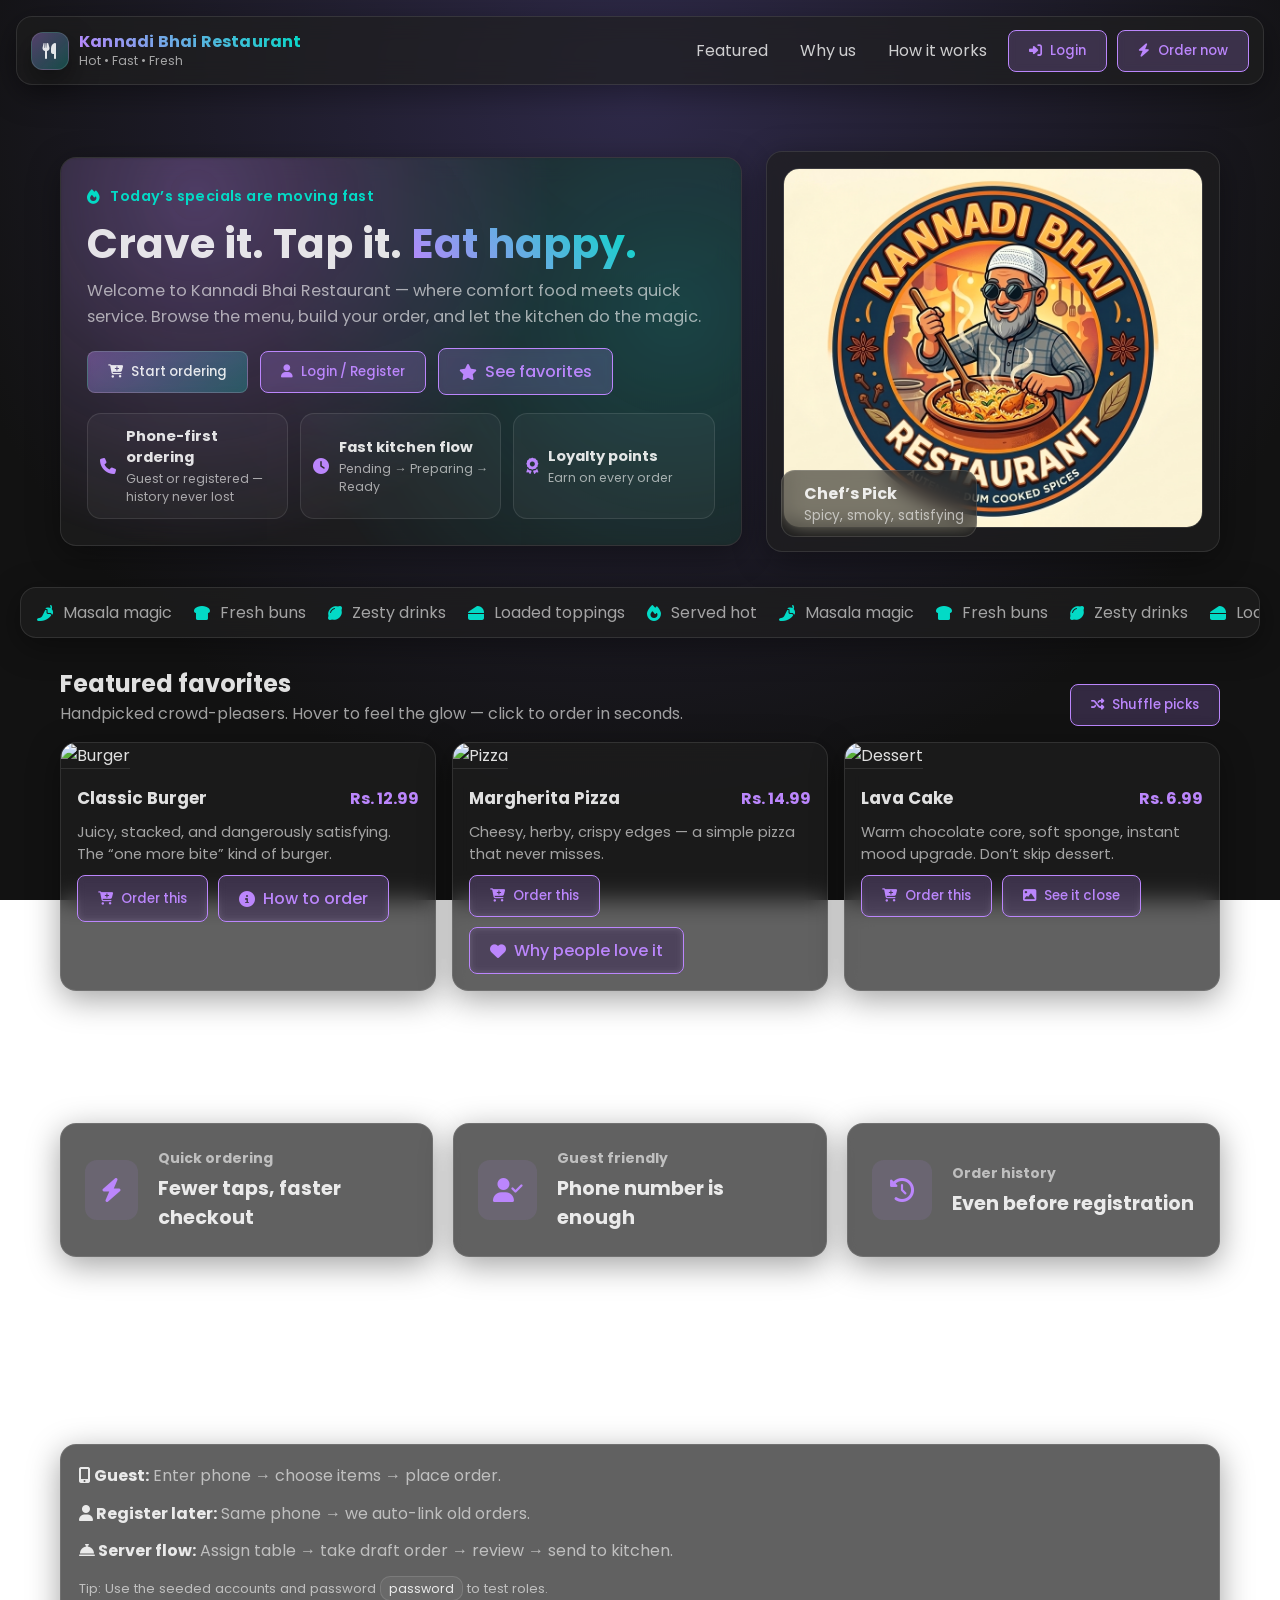
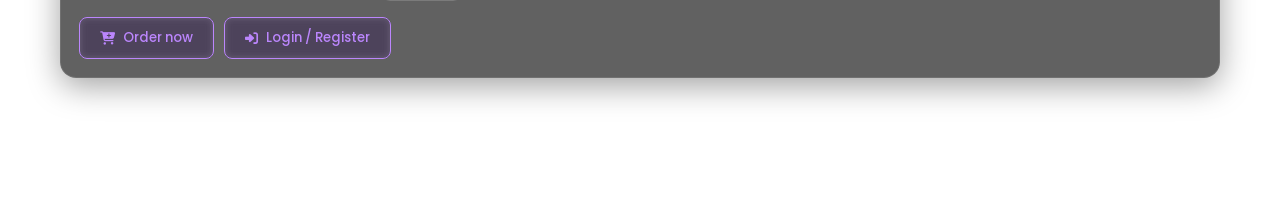
==== index.html @ 818c70c2 "First Commit" ====
<!DOCTYPE html>
<html lang="en">

<head>
    <meta charset="UTF-8">
    <meta name="viewport" content="width=device-width, initial-scale=1.0">
    <title>Kannadi Bhai Restaurant — Order in Seconds</title>
    <link rel="stylesheet" href="css/style.css">
    <link rel="stylesheet" href="https://cdnjs.cloudflare.com/ajax/libs/font-awesome/6.4.0/css/all.min.css">
    <link rel="icon" type="image/png" href="assets/Kannadi Bhai Biryani.png">
    <style>
        .tabs {
            display: flex;
            margin-bottom: 20px;
            border-bottom: 1px solid var(--glass-border);
        }

        .tab {
            flex: 1;
            padding: 10px;
            cursor: pointer;
            transition: var(--transition);
            text-align: center;
            user-select: none;
        }

        .tab.active {
            color: var(--primary);
            border-bottom: 2px solid var(--primary);
        }

        .form-section {
            display: none;
            animation: fadeIn 0.4s ease-out;
        }

        .form-section.active {
            display: flex;
        }

        .auth-card {
            text-align: left;
        }

        .auth-card h1 {
            text-align: center;
        }

        .mini-note {
            color: var(--text-secondary);
            font-size: 0.82rem;
            line-height: 1.4;
        }

        .kbd {
            display: inline-block;
            border: 1px solid rgba(255, 255, 255, 0.12);
            background: rgba(255, 255, 255, 0.05);
            padding: 3px 8px;
            border-radius: 10px;
            font-size: 0.78rem;
            color: var(--text-primary);
        }
    </style>
</head>

<body>
    <div class="landing-shell">
        <header class="landing-topbar glass">
            <div class="brand-lockup">
                <div class="brand-mark"><i class="fas fa-utensils"></i></div>
                <div class="brand-title">
                    <strong>Kannadi Bhai Restaurant</strong>
                    <span>Hot • Fast • Fresh</span>
                </div>
            </div>

            <nav class="landing-nav">
                <a href="#featured">Featured</a>
                <a href="#why">Why us</a>
                <a href="#how">How it works</a>
                <button class="glass-btn" id="loginBtnTop"><i class="fas fa-sign-in-alt"></i> Login</button>
                <button class="glass-btn primary" id="orderNowBtnTop"><i class="fas fa-bolt"></i> Order now</button>
            </nav>
        </header>

        <section class="hero">
            <div class="glass hero-card reveal">
                <div class="hero-copy">
                    <div class="hero-kicker"><i class="fas fa-fire"></i> Today’s specials are moving fast</div>
                    <h1 class="hero-headline">Crave it. Tap it. <em>Eat happy.</em></h1>
                    <p class="hero-subtitle">
                        Welcome to Kannadi Bhai Restaurant — where comfort food meets quick service.
                        Browse the menu, build your order, and let the kitchen do the magic.
                    </p>

                    <div class="hero-cta">
                        <button class="glass-btn primary" id="orderNowBtnHero"><i class="fas fa-cart-plus"></i> Start
                            ordering</button>
                        <button class="glass-btn" id="openAuthBtnHero"><i class="fas fa-user"></i> Login / Register</button>
                        <a class="glass-btn" href="#featured"><i class="fas fa-star"></i> See favorites</a>
                    </div>

                    <div class="hero-meta">
                        <div class="hero-pill">
                            <i class="fas fa-phone"></i>
                            <div>
                                <b>Phone-first ordering</b>
                                <small>Guest or registered — history never lost</small>
                            </div>
                        </div>
                        <div class="hero-pill">
                            <i class="fas fa-clock"></i>
                            <div>
                                <b>Fast kitchen flow</b>
                                <small>Pending → Preparing → Ready</small>
                            </div>
                        </div>
                        <div class="hero-pill">
                            <i class="fas fa-award"></i>
                            <div>
                                <b>Loyalty points</b>
                                <small>Earn on every order</small>
                            </div>
                        </div>
                    </div>
                </div>
            </div>

            <div class="glass hero-visual reveal" id="heroVisual">
                <img class="visual-img" id="heroImg"
                    src="./assets/Kannadi Bhai Biryani.png"
                    alt="Food platter">
                <div class="floating-badge">
                    <i class="fas fa-sparkles"></i>
                    <div>
                        <div style="font-weight:700;">Chef’s Pick</div>
                        <div style="color:var(--text-secondary); font-size:0.85rem;">Spicy, smoky, satisfying</div>
                    </div>
                </div>
            </div>
        </section>

        <div class="marquee glass reveal" aria-label="highlights">
            <div class="marquee-track" id="marqueeTrack">
                <span class="marquee-item"><i class="fas fa-pepper-hot"></i> Masala magic</span>
                <span class="marquee-item"><i class="fas fa-bread-slice"></i> Fresh buns</span>
                <span class="marquee-item"><i class="fas fa-lemon"></i> Zesty drinks</span>
                <span class="marquee-item"><i class="fas fa-cheese"></i> Loaded toppings</span>
                <span class="marquee-item"><i class="fas fa-fire"></i> Served hot</span>
                <span class="marquee-item"><i class="fas fa-pepper-hot"></i> Masala magic</span>
                <span class="marquee-item"><i class="fas fa-bread-slice"></i> Fresh buns</span>
                <span class="marquee-item"><i class="fas fa-lemon"></i> Zesty drinks</span>
                <span class="marquee-item"><i class="fas fa-cheese"></i> Loaded toppings</span>
                <span class="marquee-item"><i class="fas fa-fire"></i> Served hot</span>
            </div>
        </div>

        <section class="section" id="featured">
            <div class="section-head reveal">
                <div>
                    <h2>Featured favorites</h2>
                    <p>Handpicked crowd-pleasers. Hover to feel the glow — click to order in seconds.</p>
                </div>
                <button class="glass-btn" id="shuffleBtn"><i class="fas fa-random"></i> Shuffle picks</button>
            </div>

            <div class="featured-grid">
                <div class="glass feature-card reveal" data-img="https://images.unsplash.com/photo-1568901346375-23c9450c58cd?w=1400">
                    <img class="feature-img" src="https://images.unsplash.com/photo-1568901346375-23c9450c58cd?w=900"
                        alt="Burger">
                    <div class="feature-body">
                        <div class="feature-title">
                            <strong>Classic Burger</strong>
                            <span>Rs. 12.99</span>
                        </div>
                        <p>Juicy, stacked, and dangerously satisfying. The “one more bite” kind of burger.</p>
                        <div class="feature-actions">
                            <button class="glass-btn primary" data-order><i class="fas fa-cart-plus"></i> Order this</button>
                            <a class="glass-btn" href="#how"><i class="fas fa-info-circle"></i> How to order</a>
                        </div>
                    </div>
                </div>

                <div class="glass feature-card reveal" data-img="https://images.unsplash.com/photo-1574071318508-1cdbab80d002?w=1400">
                    <img class="feature-img" src="https://images.unsplash.com/photo-1574071318508-1cdbab80d002?w=900"
                        alt="Pizza">
                    <div class="feature-body">
                        <div class="feature-title">
                            <strong>Margherita Pizza</strong>
                            <span>Rs. 14.99</span>
                        </div>
                        <p>Cheesy, herby, crispy edges — a simple pizza that never misses.</p>
                        <div class="feature-actions">
                            <button class="glass-btn primary" data-order><i class="fas fa-cart-plus"></i> Order this</button>
                            <a class="glass-btn" href="#why"><i class="fas fa-heart"></i> Why people love it</a>
                        </div>
                    </div>
                </div>

                <div class="glass feature-card reveal" data-img="https://images.unsplash.com/photo-1624353365286-3f8d62daad51?w=1400">
                    <img class="feature-img" src="https://images.unsplash.com/photo-1624353365286-3f8d62daad51?w=900"
                        alt="Dessert">
                    <div class="feature-body">
                        <div class="feature-title">
                            <strong>Lava Cake</strong>
                            <span>Rs. 6.99</span>
                        </div>
                        <p>Warm chocolate core, soft sponge, instant mood upgrade. Don’t skip dessert.</p>
                        <div class="feature-actions">
                            <button class="glass-btn primary" data-order><i class="fas fa-cart-plus"></i> Order this</button>
                            <button class="glass-btn" id="swapHeroBtn"><i class="fas fa-image"></i> See it close</button>
                        </div>
                    </div>
                </div>
            </div>
        </section>

        <section class="section" id="why">
            <div class="section-head reveal">
                <div>
                    <h2>Why Kannadi Bhai?</h2>
                    <p>Because food should be exciting, fast, and unforgettable.</p>
                </div>
            </div>

            <div class="dashboard-grid">
                <div class="glass stat-card reveal">
                    <div class="stat-icon"><i class="fas fa-bolt"></i></div>
                    <div class="stat-details">
                        <h3>Quick ordering</h3>
                        <h2 style="font-size: 1.2rem;">Fewer taps, faster checkout</h2>
                    </div>
                </div>
                <div class="glass stat-card reveal">
                    <div class="stat-icon"><i class="fas fa-user-check"></i></div>
                    <div class="stat-details">
                        <h3>Guest friendly</h3>
                        <h2 style="font-size: 1.2rem;">Phone number is enough</h2>
                    </div>
                </div>
                <div class="glass stat-card reveal">
                    <div class="stat-icon"><i class="fas fa-history"></i></div>
                    <div class="stat-details">
                        <h3>Order history</h3>
                        <h2 style="font-size: 1.2rem;">Even before registration</h2>
                    </div>
                </div>
            </div>
        </section>

        <section class="section" id="how">
            <div class="section-head reveal">
                <div>
                    <h2>How it works</h2>
                    <p>
                        Customers can order as guests or registered users. Servers can take orders by phone.
                        Your order always stays linked by phone number.
                    </p>
                </div>
            </div>

            <div class="glass reveal" style="padding: 18px;">
                <div style="display:grid; gap: 12px; color: var(--text-secondary); line-height:1.6;">
                    <div><b style="color:var(--text-primary)"><i class="fas fa-mobile-alt"></i> Guest:</b> Enter phone →
                        choose items →
                        place order.</div>
                    <div><b style="color:var(--text-primary)"><i class="fas fa-user"></i> Register later:</b> Same phone →
                        we auto-link old orders.</div>
                    <div><b style="color:var(--text-primary)"><i class="fas fa-concierge-bell"></i> Server flow:</b> Assign
                        table → take draft order → review → send to kitchen.</div>
                    <div class="mini-note">Tip: Use the seeded accounts and password <span class="kbd">password</span> to
                        test roles.</div>
                    <div style="display:flex; gap: 10px; flex-wrap: wrap; margin-top: 4px;">
                        <button class="glass-btn primary" id="orderNowBtnHow"><i class="fas fa-cart-plus"></i> Order now</button>
                        <button class="glass-btn" id="openAuthBtnHow"><i class="fas fa-sign-in-alt"></i> Login / Register</button>
                    </div>
                </div>
            </div>
        </section>

        <footer class="landing-footer">
            <div class="reveal">
                <div style="font-weight:700; color: var(--text-primary);">Kannadi Bhai Restaurant</div>
                <div>Built with RMS • LocalStorage demo • Designed to make you hungry</div>
            </div>
        </footer>
    </div>

    <!-- Auth Modal -->
    <div class="modal-overlay" id="authModal" aria-hidden="true">
        <div class="modal-content glass auth-card" style="max-width: 420px;">
            <div class="modal-header">
                <h2 style="margin:0;">Welcome</h2>
                <button class="close-btn" onclick="UI.closeModal('authModal')">×</button>
            </div>

            <div class="tabs">
                <div class="tab active" id="tabLogin" onclick="switchTab('login')">Login</div>
                <div class="tab" id="tabRegister" onclick="switchTab('register')">Register</div>
            </div>

            <!-- Login Form -->
            <form id="loginForm" class="auth-form form-section active">
                <input type="text" id="loginPhone" class="glass-input" placeholder="Phone Number (e.g. 1234567890)"
                    required>
                <input type="password" id="loginPass" class="glass-input" placeholder="Password (default: password)"
                    required>
                <button type="submit" class="glass-btn primary"><i class="fas fa-sign-in-alt"></i> Login</button>
            </form>

            <!-- Register Form -->
            <form id="registerForm" class="auth-form form-section">
                <input type="text" id="regName" class="glass-input" placeholder="Full Name" required>
                <input type="text" id="regPhone" class="glass-input" placeholder="Phone Number" required>
                <input type="password" id="regPass" class="glass-input" placeholder="Password" required>
                <input type="password" id="regPassConfirm" class="glass-input" placeholder="Confirm Password" required>
                <button type="submit" class="glass-btn primary"><i class="fas fa-user-plus"></i> Register</button>
            </form>

            <details style="margin-top: 14px;">
                <summary style="cursor:pointer; color: var(--text-secondary);">Demo users (for testing)</summary>
                <div id="demoUsers"
                    style="color:var(--text-secondary); font-size: 0.85rem; margin-top: 10px; max-height: 130px; overflow-y: auto;">
                </div>
            </details>
        </div>
    </div>

    <!-- Scripts -->
    <script src="js/storage.js"></script>
    <script src="js/ui.js"></script>
    <script src="js/auth.js"></script>
    <script>
        function redirectByRole(user) {
            if (!user) return;
            if (user.role === 'customer') window.location.href = 'dashboard.html';
            else if (user.role === 'admin') window.location.href = 'admin.html';
            else if (user.role === 'server') window.location.href = 'server.html';
            else if (user.role === 'kitchen') window.location.href = 'kitchen.html';
        }

        function openAuth(tab = 'login') {
            switchTab(tab);
            UI.showModal('authModal');
            document.getElementById('authModal').setAttribute('aria-hidden', 'false');
            setTimeout(() => {
                const el = tab === 'login' ? document.getElementById('loginPhone') : document.getElementById('regName');
                if (el) el.focus();
            }, 0);
        }

        function loadDemoUsers() {
            const users = Storage.get('users') || [];
            const container = document.getElementById('demoUsers');
            if (container) {
                container.innerHTML = users.map(u => `<div><b>${u.role}</b>: ${u.phone}</div>`).join('');
            }
        }

        function switchTab(tab) {
            document.querySelectorAll('.tab').forEach(t => t.classList.remove('active'));
            document.querySelectorAll('.form-section').forEach(f => f.classList.remove('active'));

            if (tab === 'login') {
                document.getElementById('tabLogin').classList.add('active');
                document.getElementById('loginForm').classList.add('active');
            } else {
                document.getElementById('tabRegister').classList.add('active');
                document.getElementById('registerForm').classList.add('active');
            }
        }

        function orderNow() {
            const user = Storage.get('currentUser');
            if (!user) {
                openAuth('login');
                UI.showToast('Login as customer to start ordering', 'info');
                return;
            }
            redirectByRole(user);
        }

        // Smooth scroll for anchors
        document.querySelectorAll('a[href^="#"]').forEach(a => {
            a.addEventListener('click', (e) => {
                const id = a.getAttribute('href').slice(1);
                const el = document.getElementById(id);
                if (!el) return;
                e.preventDefault();
                el.scrollIntoView({ behavior: 'smooth', block: 'start' });
            });
        });

        // Reveal on scroll
        function setupReveal() {
            const els = document.querySelectorAll('.reveal');
            const io = new IntersectionObserver((entries) => {
                entries.forEach(entry => {
                    if (entry.isIntersecting) entry.target.classList.add('visible');
                });
            }, { threshold: 0.18 });
            els.forEach(el => io.observe(el));
        }

        // Interactive hero image swap on hover & button
        const heroImages = [
            "https://images.unsplash.com/photo-1540189549336-e6e99c3679fe?w=1400",
            "https://images.unsplash.com/photo-1550547660-d9450f859349?w=1400",
            "https://images.unsplash.com/photo-1565299624946-b28f40a0ae38?w=1400",
            "https://images.unsplash.com/photo-1604908176997-125f25cc500f?w=1400"
        ];
        // let heroIndex = 0;
        // function setHeroImage(url) {
        //     const img = document.getElementById('heroImg');
        //     if (!img) return;
        //     img.style.transform = 'scale(0.99)';
        //     setTimeout(() => {
        //         img.src = url;
        //         img.style.transform = '';
        //     }, 120);
        // }

        function shuffleFeatured() {
            const cards = Array.from(document.querySelectorAll('.feature-card'));
            for (let i = cards.length - 1; i > 0; i--) {
                const j = Math.floor(Math.random() * (i + 1));
                cards[i].parentNode.insertBefore(cards[j], cards[i]);
            }
            UI.showToast('Shuffled picks', 'success');
        }

        // Wire up buttons
        document.getElementById('loginBtnTop').addEventListener('click', () => openAuth('login'));
        document.getElementById('openAuthBtnHero').addEventListener('click', () => openAuth('login'));
        document.getElementById('openAuthBtnHow').addEventListener('click', () => openAuth('login'));
        document.getElementById('orderNowBtnTop').addEventListener('click', orderNow);
        document.getElementById('orderNowBtnHero').addEventListener('click', orderNow);
        document.getElementById('orderNowBtnHow').addEventListener('click', orderNow);
        document.getElementById('shuffleBtn').addEventListener('click', shuffleFeatured);
        document.getElementById('swapHeroBtn').addEventListener('click', () => {
            heroIndex = (heroIndex + 1) % heroImages.length;
            setHeroImage(heroImages[heroIndex]);
        });

        document.querySelectorAll('[data-order]').forEach(btn => btn.addEventListener('click', orderNow));
        document.querySelectorAll('.feature-card').forEach(card => {
            card.addEventListener('mouseenter', () => {
                const img = card.getAttribute('data-img');
                if (img) setHeroImage(img);
            });
        });

        // Forms
        document.getElementById('loginForm').addEventListener('submit', async (e) => {
            e.preventDefault();
            const phone = document.getElementById('loginPhone').value;
            const pass = document.getElementById('loginPass').value;
            const btn = e.target.querySelector('button');
            const originalText = btn.innerHTML;

            try {
                btn.innerHTML = '<i class="fas fa-spinner fa-spin"></i> Authenticating...';
                btn.disabled = true;
                const user = await AuthService.login(phone, pass);
                UI.showToast(`Welcome back, ${user.name}!`, 'success');
                setTimeout(() => redirectByRole(user), 650);
            } catch (error) {
                UI.showToast(error, 'error');
                btn.innerHTML = originalText;
                btn.disabled = false;
            }
        });

        document.getElementById('registerForm').addEventListener('submit', async (e) => {
            e.preventDefault();
            const name = document.getElementById('regName').value;
            const phone = document.getElementById('regPhone').value;
            const pass = document.getElementById('regPass').value;
            const passConfirm = document.getElementById('regPassConfirm').value;

            if (pass !== passConfirm) {
                UI.showToast('Passwords do not match', 'error');
                return;
            }

            const btn = e.target.querySelector('button');
            const originalText = btn.innerHTML;

            try {
                btn.innerHTML = '<i class="fas fa-spinner fa-spin"></i> Registering...';
                btn.disabled = true;
                const user = await AuthService.register(name, phone, pass);
                UI.showToast('Registration successful!', 'success');
                setTimeout(() => redirectByRole(user), 650);
            } catch (error) {
                UI.showToast(error, 'error');
                btn.innerHTML = originalText;
                btn.disabled = false;
            }
        });

        // ESC closes auth modal
        document.addEventListener('keydown', (e) => {
            if (e.key === 'Escape') UI.closeModal('authModal');
        });

        // Initial load
        window.addEventListener('DOMContentLoaded', () => {
            setupReveal();
            loadDemoUsers();
        });

        // Redirect if already logged in
        window.addEventListener('load', () => {
            const user = Storage.get('currentUser');
            if (user) redirectByRole(user);
        });
    </script>
</body>

</html>
---- css/style.css ----
@import url('https://fonts.googleapis.com/css2?family=Poppins:wght@300;400;500;600;700&display=swap');

:root {
    --primary: #bb86fc;
    --secondary: #03dac6;
    --background: #121212;
    --surface: #1e1e1e;
    --error: #cf6679;
    --text-primary: rgba(255, 255, 255, 0.87);
    --text-secondary: rgba(255, 255, 255, 0.6);
    --glass-bg: rgba(30, 30, 30, 0.7);
    --glass-border: rgba(255, 255, 255, 0.1);
    --glass-shadow: 0 8px 32px 0 rgba(0, 0, 0, 0.37);
    --glow: 0 0 15px rgba(187, 134, 252, 0.5);
    --transition: all 0.3s ease;
}

* {
    margin: 0;
    padding: 0;
    box-sizing: border-box;
    font-family: 'Poppins', sans-serif;
}

body {
    background: var(--background);
    background: radial-gradient(circle at 50% 10%, #2f2a4a, #121212 70%);
    background-attachment: fixed;
    color: var(--text-primary);
    min-height: 100vh;
    animation: fadeIn 0.5s ease-in-out;
}

/* Landing */
.landing-shell {
    min-height: 100vh;
    overflow-x: hidden;
}

.landing-topbar {
    position: sticky;
    top: 0;
    z-index: 1200;
    margin: 16px;
    padding: 12px 14px;
    display: flex;
    align-items: center;
    justify-content: space-between;
    gap: 12px;
}

.brand-lockup {
    display: flex;
    align-items: center;
    gap: 10px;
    min-width: 180px;
}

.brand-mark {
    width: 38px;
    height: 38px;
    border-radius: 12px;
    background: linear-gradient(135deg, rgba(187, 134, 252, 0.35), rgba(3, 218, 198, 0.25));
    border: 1px solid rgba(255, 255, 255, 0.12);
    box-shadow: 0 12px 30px rgba(0, 0, 0, 0.45);
    display: grid;
    place-items: center;
    color: var(--text-primary);
}

.brand-title {
    line-height: 1.1;
}

.brand-title strong {
    display: block;
    font-weight: 700;
    letter-spacing: 0.2px;
    background: linear-gradient(45deg, var(--primary), var(--secondary));
    -webkit-background-clip: text;
    background-clip: text;
    -webkit-text-fill-color: transparent;
}

.brand-title span {
    font-size: 0.78rem;
    color: var(--text-secondary);
}

.landing-nav {
    display: flex;
    align-items: center;
    gap: 10px;
    flex-wrap: wrap;
    justify-content: flex-end;
}

.landing-nav a {
    color: var(--text-primary);
    opacity: 0.9;
    padding: 8px 10px;
    border-radius: 10px;
    border: 1px solid transparent;
}

.landing-nav a:hover {
    background: rgba(255, 255, 255, 0.06);
    border-color: rgba(255, 255, 255, 0.08);
}

.hero {
    max-width: 1200px;
    margin: 0 auto;
    padding: 50px 20px 25px;
    display: grid;
    grid-template-columns: 1.2fr 0.8fr;
    gap: 24px;
    align-items: center;
}

.hero-card {
    padding: 26px;
    position: relative;
    overflow: hidden;
}

.hero-card::before {
    content: "";
    position: absolute;
    inset: -2px;
    background: radial-gradient(circle at 20% 10%, rgba(187, 134, 252, 0.35), transparent 55%),
        radial-gradient(circle at 90% 40%, rgba(3, 218, 198, 0.22), transparent 60%);
    filter: blur(2px);
    opacity: 0.9;
    pointer-events: none;
}

.hero-copy {
    position: relative;
}

.hero-kicker {
    display: inline-flex;
    align-items: center;
    gap: 10px;
    color: var(--secondary);
    font-weight: 600;
    letter-spacing: 0.4px;
    font-size: 0.9rem;
    margin-bottom: 14px;
}

.hero-headline {
    font-size: clamp(2.0rem, 3.2vw, 3.1rem);
    line-height: 1.1;
    margin-bottom: 12px;
}

.hero-headline em {
    font-style: normal;
    background: linear-gradient(45deg, var(--primary), var(--secondary));
    -webkit-background-clip: text;
    background-clip: text;
    -webkit-text-fill-color: transparent;
}

.hero-subtitle {
    color: var(--text-secondary);
    font-size: 1.02rem;
    line-height: 1.6;
    margin-bottom: 18px;
    max-width: 62ch;
}

.hero-cta {
    display: flex;
    gap: 12px;
    flex-wrap: wrap;
    align-items: center;
    margin-top: 14px;
}

.hero-cta .glass-btn.primary {
    background: linear-gradient(135deg, rgba(187, 134, 252, 0.35), rgba(3, 218, 198, 0.25));
    color: var(--text-primary);
    border-color: rgba(255, 255, 255, 0.16);
}

.hero-cta .glass-btn.primary:hover {
    transform: translateY(-2px) scale(1.02);
    box-shadow: 0 0 0 1px rgba(255, 255, 255, 0.08), var(--glow);
}

.hero-meta {
    display: grid;
    grid-template-columns: repeat(3, minmax(0, 1fr));
    gap: 12px;
    margin-top: 18px;
}

.hero-pill {
    padding: 12px;
    border-radius: 14px;
    border: 1px solid rgba(255, 255, 255, 0.1);
    background: rgba(255, 255, 255, 0.04);
    display: flex;
    gap: 10px;
    align-items: center;
}

.hero-pill i {
    color: var(--primary);
}

.hero-pill b {
    display: block;
    font-size: 0.92rem;
}

.hero-pill small {
    display: block;
    color: var(--text-secondary);
    font-size: 0.78rem;
    margin-top: 2px;
}

.hero-visual {
    padding: 16px;
    position: relative;
    overflow: hidden;
}

.hero-visual .visual-img {
    width: 100%;
    height: 360px;
    object-fit: cover;
    border-radius: 16px;
    border: 1px solid rgba(255, 255, 255, 0.12);
    transform: translateZ(0);
    transition: transform 0.6s cubic-bezier(.2,.8,.2,1), filter 0.6s ease;
    filter: saturate(1.05) contrast(1.02);
}

.hero-visual:hover .visual-img {
    transform: scale(1.03);
    filter: saturate(1.1) contrast(1.05);
}

.floating-badge {
    position: absolute;
    left: 14px;
    bottom: 14px;
    padding: 10px 12px;
    border-radius: 14px;
    border: 1px solid rgba(255, 255, 255, 0.12);
    background: rgba(18, 18, 18, 0.55);
    backdrop-filter: blur(10px);
    display: inline-flex;
    align-items: center;
    gap: 10px;
}

.floating-badge i {
    color: var(--secondary);
}

.section {
    max-width: 1200px;
    margin: 0 auto;
    padding: 28px 20px;
}

.section-head {
    display: flex;
    align-items: flex-end;
    justify-content: space-between;
    gap: 16px;
    margin-bottom: 16px;
}

.section-head h2 {
    font-size: 1.5rem;
}

.section-head p {
    color: var(--text-secondary);
    max-width: 70ch;
}

.featured-grid {
    display: grid;
    grid-template-columns: repeat(12, 1fr);
    gap: 16px;
}

.feature-card {
    grid-column: span 4;
    padding: 0;
    overflow: hidden;
    position: relative;
    transition: transform 0.35s ease, box-shadow 0.35s ease, border-color 0.35s ease;
}

.feature-card:hover {
    transform: translateY(-6px);
    box-shadow: var(--glow);
    border-color: rgba(187, 134, 252, 0.28);
}

.feature-img {
    width: 100%;
    height: 170px;
    object-fit: cover;
    border-bottom: 1px solid var(--glass-border);
}

.feature-body {
    padding: 16px;
    display: grid;
    gap: 10px;
}

.feature-title {
    display: flex;
    align-items: baseline;
    justify-content: space-between;
    gap: 12px;
}

.feature-title strong {
    font-size: 1.05rem;
}

.feature-title span {
    color: var(--primary);
    font-weight: 700;
}

.feature-body p {
    color: var(--text-secondary);
    font-size: 0.92rem;
    line-height: 1.5;
}

.feature-actions {
    display: flex;
    gap: 10px;
    flex-wrap: wrap;
}

.reveal {
    opacity: 0;
    transform: translateY(16px);
    transition: opacity 0.6s ease, transform 0.6s ease;
}

.reveal.visible {
    opacity: 1;
    transform: translateY(0);
}

.marquee {
    margin: 10px 20px 0;
    border-radius: 16px;
    border: 1px solid rgba(255, 255, 255, 0.08);
    background: rgba(255, 255, 255, 0.04);
    overflow: hidden;
}

.marquee-track {
    display: flex;
    gap: 22px;
    padding: 12px 16px;
    white-space: nowrap;
    animation: marquee 18s linear infinite;
}

.marquee:hover .marquee-track {
    animation-play-state: paused;
}

.marquee-item {
    color: var(--text-secondary);
    display: inline-flex;
    gap: 10px;
    align-items: center;
}

.marquee-item i {
    color: var(--secondary);
}

.landing-footer {
    padding: 26px 20px 34px;
    text-align: center;
    color: var(--text-secondary);
}

@keyframes marquee {
    0% { transform: translateX(0); }
    100% { transform: translateX(-50%); }
}

a {
    color: var(--primary);
    text-decoration: none;
    transition: var(--transition);
}

a:hover {
    color: var(--secondary);
    text-shadow: 0 0 5px var(--secondary);
}

/* Glassmorphism Utilities */
.glass {
    background: var(--glass-bg);
    backdrop-filter: blur(12px);
    -webkit-backdrop-filter: blur(12px);
    border: 1px solid var(--glass-border);
    border-radius: 16px;
    box-shadow: var(--glass-shadow);
}

.glass-btn {
    background: rgba(187, 134, 252, 0.2);
    border: 1px solid var(--primary);
    color: var(--primary);
    padding: 10px 20px;
    border-radius: 8px;
    cursor: pointer;
    font-weight: 500;
    transition: var(--transition);
    backdrop-filter: blur(4px);
    -webkit-backdrop-filter: blur(4px);
    display: inline-flex;
    align-items: center;
    justify-content: center;
    gap: 8px;
}

.glass-btn:hover {
    background: var(--primary);
    color: var(--background);
    box-shadow: var(--glow);
    transform: translateY(-2px);
}

.glass-input {
    background: rgba(255, 255, 255, 0.05);
    border: 1px solid var(--glass-border);
    color: var(--text-primary);
    padding: 12px;
    border-radius: 8px;
    outline: none;
    transition: var(--transition);
    width: 100%;
}

.glass-input:focus {
    border-color: var(--primary);
    box-shadow: 0 0 10px rgba(187, 134, 252, 0.3);
    background: rgba(255, 255, 255, 0.1);
}

/* Layout */
.container {
    max-width: 1200px;
    margin: 0 auto;
    padding: 20px;
}

/* Login/Register Specific */
.auth-wrapper {
    display: flex;
    justify-content: center;
    align-items: center;
    min-height: 100vh;
    padding: 20px;
}

.auth-card {
    width: 100%;
    max-width: 400px;
    padding: 40px;
    text-align: center;
    animation: slideUp 0.6s ease-out;
}

.auth-card h1 {
    margin-bottom: 30px;
    font-weight: 600;
    background: linear-gradient(45deg, var(--primary), var(--secondary));
    -webkit-background-clip: text;
    background-clip: text;
    -webkit-text-fill-color: transparent;
}

.auth-form {
    display: flex;
    flex-direction: column;
    gap: 20px;
}

.app-container {
    display: flex;
    min-height: 100vh;
}

.sidebar {
    width: 250px;
    height: 100vh;
    position: fixed;
    top: 0;
    left: 0;
    padding: 20px 0;
    display: flex;
    flex-direction: column;
    z-index: 100;
    border-right: 1px solid var(--glass-border);
    border-radius: 0;
}

.sidebar-header {
    padding: 0 20px 20px;
    border-bottom: 1px solid var(--glass-border);
    margin-bottom: 20px;
}

.sidebar-header h2 {
    background: linear-gradient(45deg, var(--primary), var(--secondary));
    -webkit-background-clip: text;
    background-clip: text;
    -webkit-text-fill-color: transparent;
}

.sidebar-menu {
    list-style: none;
    flex: 1;
}

.sidebar-menu li {
    padding: 5px 15px;
}

.sidebar-menu a {
    display: flex;
    align-items: center;
    gap: 15px;
    padding: 12px 20px;
    color: var(--text-primary);
    border-radius: 8px;
    transition: var(--transition);
}

.sidebar-menu a:hover,
.sidebar-menu a.active {
    background: rgba(255, 255, 255, 0.1);
    color: var(--primary);
    box-shadow: inset 3px 0 0 var(--primary);
}

.sidebar-footer {
    padding: 20px;
    border-top: 1px solid var(--glass-border);
}

.main-content {
    flex: 1;
    margin-left: 250px;
    padding: 30px;
    animation: fadeIn 0.5s ease-out;
}

.topbar {
    display: flex;
    justify-content: space-between;
    align-items: center;
    margin-bottom: 30px;
    padding: 15px 20px;
    position: relative;
    z-index: 1000;
}

.user-profile {
    display: flex;
    align-items: center;
    gap: 10px;
}

.avatar {
    width: 40px;
    height: 40px;
    border-radius: 50%;
    background: var(--primary);
    display: flex;
    align-items: center;
    justify-content: center;
    font-weight: bold;
    color: var(--background);
}

/* Cards & Dashboard Grid */
.dashboard-grid {
    display: grid;
    grid-template-columns: repeat(auto-fit, minmax(280px, 1fr));
    gap: 20px;
    margin-bottom: 30px;
}

.stat-card {
    padding: 24px;
    display: flex;
    align-items: center;
    gap: 20px;
    transition: var(--transition);
}

.stat-card:hover {
    transform: translateY(-5px);
    box-shadow: var(--glow);
    border-color: rgba(187, 134, 252, 0.3);
}

.stat-icon {
    width: 60px;
    height: 60px;
    border-radius: 12px;
    background: rgba(187, 134, 252, 0.1);
    display: flex;
    align-items: center;
    justify-content: center;
    font-size: 24px;
    color: var(--primary);
}

.stat-details h3 {
    font-size: 14px;
    color: var(--text-secondary);
    margin-bottom: 5px;
}

.stat-details h2 {
    font-size: 28px;
}

/* Menu Grid */
.menu-grid {
    display: grid;
    grid-template-columns: repeat(auto-fill, minmax(250px, 1fr));
    gap: 25px;
}

.menu-card {
    overflow: hidden;
    transition: var(--transition);
    display: flex;
    flex-direction: column;
}

.menu-card:hover {
    transform: translateY(-5px);
    box-shadow: var(--glow);
}

.menu-img {
    width: 100%;
    height: 180px;
    object-fit: cover;
    border-bottom: 1px solid var(--glass-border);
}

.menu-info {
    padding: 20px;
    flex: 1;
    display: flex;
    flex-direction: column;
}

.menu-title {
    font-weight: 600;
    font-size: 1.1rem;
    margin-bottom: 5px;
}

.menu-category {
    font-size: 0.8rem;
    color: var(--secondary);
    margin-bottom: 10px;
}

.menu-meta {
    display: flex;
    justify-content: space-between;
    margin-bottom: 15px;
    font-size: 0.9rem;
    color: var(--text-secondary);
}

.menu-price {
    font-size: 1.2rem;
    font-weight: bold;
    color: var(--primary);
    margin-top: auto;
    margin-bottom: 15px;
}

/* Tables */
.table-container {
    width: 100%;
    overflow-x: auto;
    border-radius: 12px;
}

.styled-table {
    width: 100%;
    border-collapse: collapse;
    text-align: left;
}

.styled-table th,
.styled-table td {
    padding: 15px 20px;
    border-bottom: 1px solid var(--glass-border);
}

.styled-table th {
    background: rgba(255, 255, 255, 0.05);
    color: var(--text-secondary);
    font-weight: 500;
}

.styled-table tr:hover {
    background: rgba(255, 255, 255, 0.02);
}

/* Badges */
.badge {
    padding: 5px 10px;
    border-radius: 50px;
    font-size: 0.8rem;
    font-weight: 500;
}

.badge.pending {
    background: rgba(255, 193, 7, 0.2);
    color: #ffc107;
    border: 1px solid #ffc107;
}

.badge.preparing {
    background: rgba(33, 150, 243, 0.2);
    color: #2196f3;
    border: 1px solid #2196f3;
}

.badge.ready {
    background: rgba(76, 175, 80, 0.2);
    color: #4caf50;
    border: 1px solid #4caf50;
}

.badge.completed {
    background: rgba(158, 158, 158, 0.2);
    color: #9e9e9e;
    border: 1px solid #9e9e9e;
}

/* Modal */
.modal-overlay {
    position: fixed;
    top: 0;
    left: 0;
    width: 100%;
    height: 100%;
    background: rgba(0, 0, 0, 0.6);
    backdrop-filter: blur(5px);
    display: flex;
    justify-content: center;
    align-items: center;
    z-index: 1000;
    opacity: 0;
    pointer-events: none;
    transition: var(--transition);
}

.modal-overlay.active {
    opacity: 1;
    pointer-events: all;
}

.modal-content {
    width: 90%;
    max-width: 500px;
    padding: 30px;
    transform: scale(0.9);
    transition: var(--transition);
}

.modal-overlay.active .modal-content {
    transform: scale(1);
}

.modal-header {
    display: flex;
    justify-content: space-between;
    align-items: center;
    margin-bottom: 20px;
}

.close-btn {
    background: none;
    border: none;
    color: var(--text-primary);
    font-size: 24px;
    cursor: pointer;
    transition: var(--transition);
}

.close-btn:hover {
    color: var(--error);
}

/* Toast Notifications */
.toast-container {
    position: fixed;
    bottom: 20px;
    right: 20px;
    display: flex;
    flex-direction: column;
    gap: 10px;
    z-index: 2000;
}

.toast {
    padding: 15px 25px;
    border-radius: 8px;
    display: flex;
    align-items: center;
    gap: 15px;
    animation: slideInRight 0.3s ease-out forwards, fadeOut 0.3s ease-in 2.7s forwards;
    box-shadow: 0 4px 12px rgba(0, 0, 0, 0.5);
    background: var(--surface);
    color: var(--text-primary);
    border-left: 4px solid var(--primary);
}

.toast.success {
    border-left-color: #4caf50;
}

.toast.error {
    border-left-color: var(--error);
}

.toast.info {
    border-left-color: var(--secondary);
}

/* Skeleton Loading */
.skeleton {
    background: linear-gradient(90deg, rgba(255, 255, 255, 0.05) 25%, rgba(255, 255, 255, 0.1) 50%, rgba(255, 255, 255, 0.05) 75%);
    background-size: 200% 100%;
    animation: loading 1.5s infinite;
    border-radius: 8px;
}

/* Animations */
@keyframes fadeIn {
    from {
        opacity: 0;
    }

    to {
        opacity: 1;
    }
}

@keyframes slideUp {
    from {
        opacity: 0;
        transform: translateY(20px);
    }

    to {
        opacity: 1;
        transform: translateY(0);
    }
}

@keyframes slideInRight {
    from {
        opacity: 0;
        transform: translateX(50px);
    }

    to {
        opacity: 1;
        transform: translateX(0);
    }
}

@keyframes fadeOut {
    from {
        opacity: 1;
    }

    to {
        opacity: 0;
    }
}

@keyframes loading {
    0% {
        background-position: 200% 0;
    }

    100% {
        background-position: -200% 0;
    }
}

/* Responsive */
@media (max-width: 768px) {
    .sidebar {
        transform: translateX(-100%);
        transition: var(--transition);
    }

    .sidebar.active {
        transform: translateX(0);
    }

    .main-content {
        margin-left: 0;
        padding: 15px;
    }

    .menu-btn {
        display: block;
    }

    .hero {
        grid-template-columns: 1fr;
        padding-top: 24px;
    }

    .hero-visual .visual-img {
        height: 300px;
    }

    .hero-meta {
        grid-template-columns: 1fr;
    }

    .feature-card {
        grid-column: span 12;
    }
}
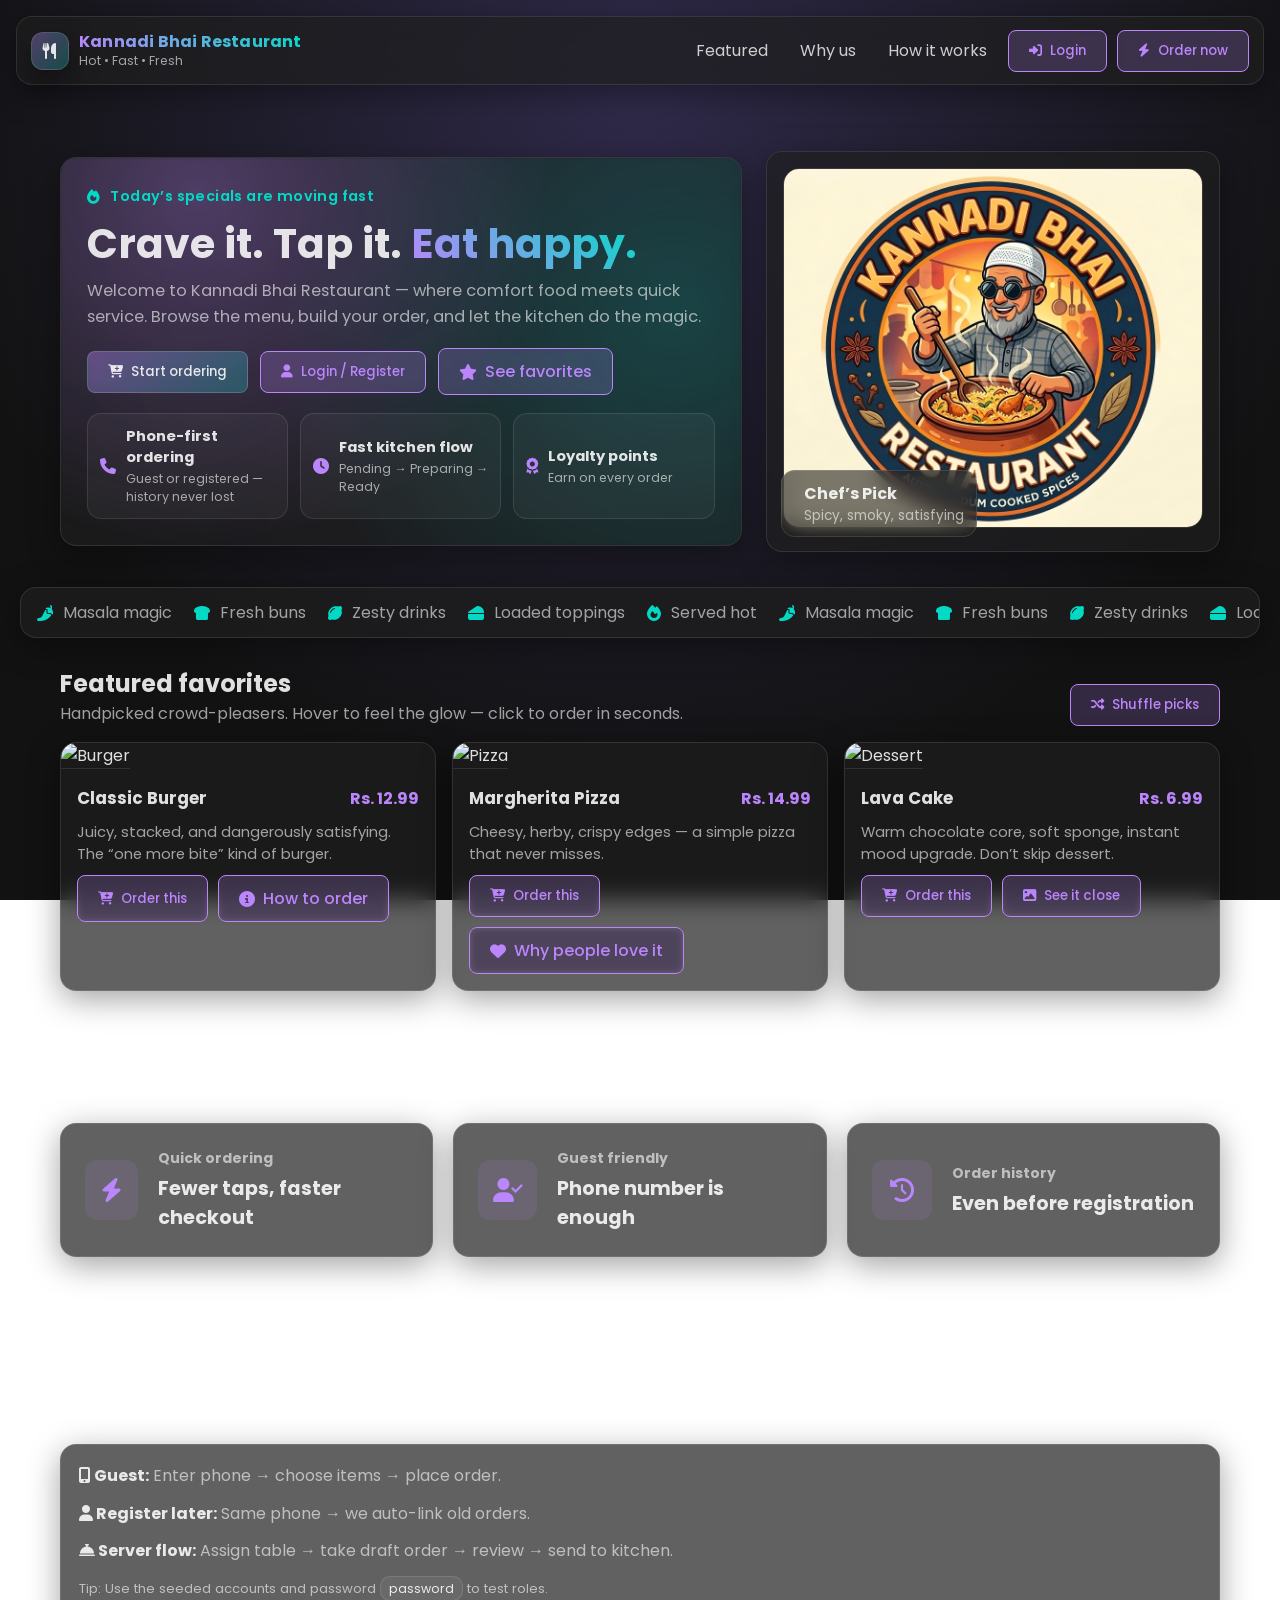
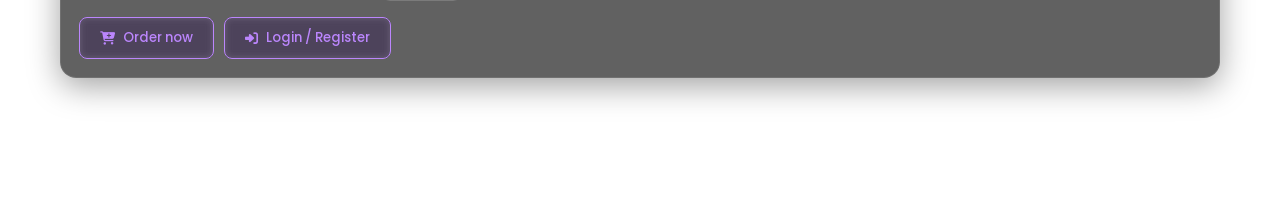
==== commit 44b93085: "Change title from 'Kannadi Bhai Restaurant' to 'RMS'" ====
--- a/index.html
+++ b/index.html
@@ -4,7 +4,7 @@
 <head>
     <meta charset="UTF-8">
     <meta name="viewport" content="width=device-width, initial-scale=1.0">
-    <title>Kannadi Bhai Restaurant — Order in Seconds</title>
+    <title>RMS</title>
     <link rel="stylesheet" href="css/style.css">
     <link rel="stylesheet" href="https://cdnjs.cloudflare.com/ajax/libs/font-awesome/6.4.0/css/all.min.css">
     <link rel="icon" type="image/png" href="assets/Kannadi Bhai Biryani.png">
@@ -519,4 +519,4 @@
     </script>
 </body>
 
-</html>+</html>
